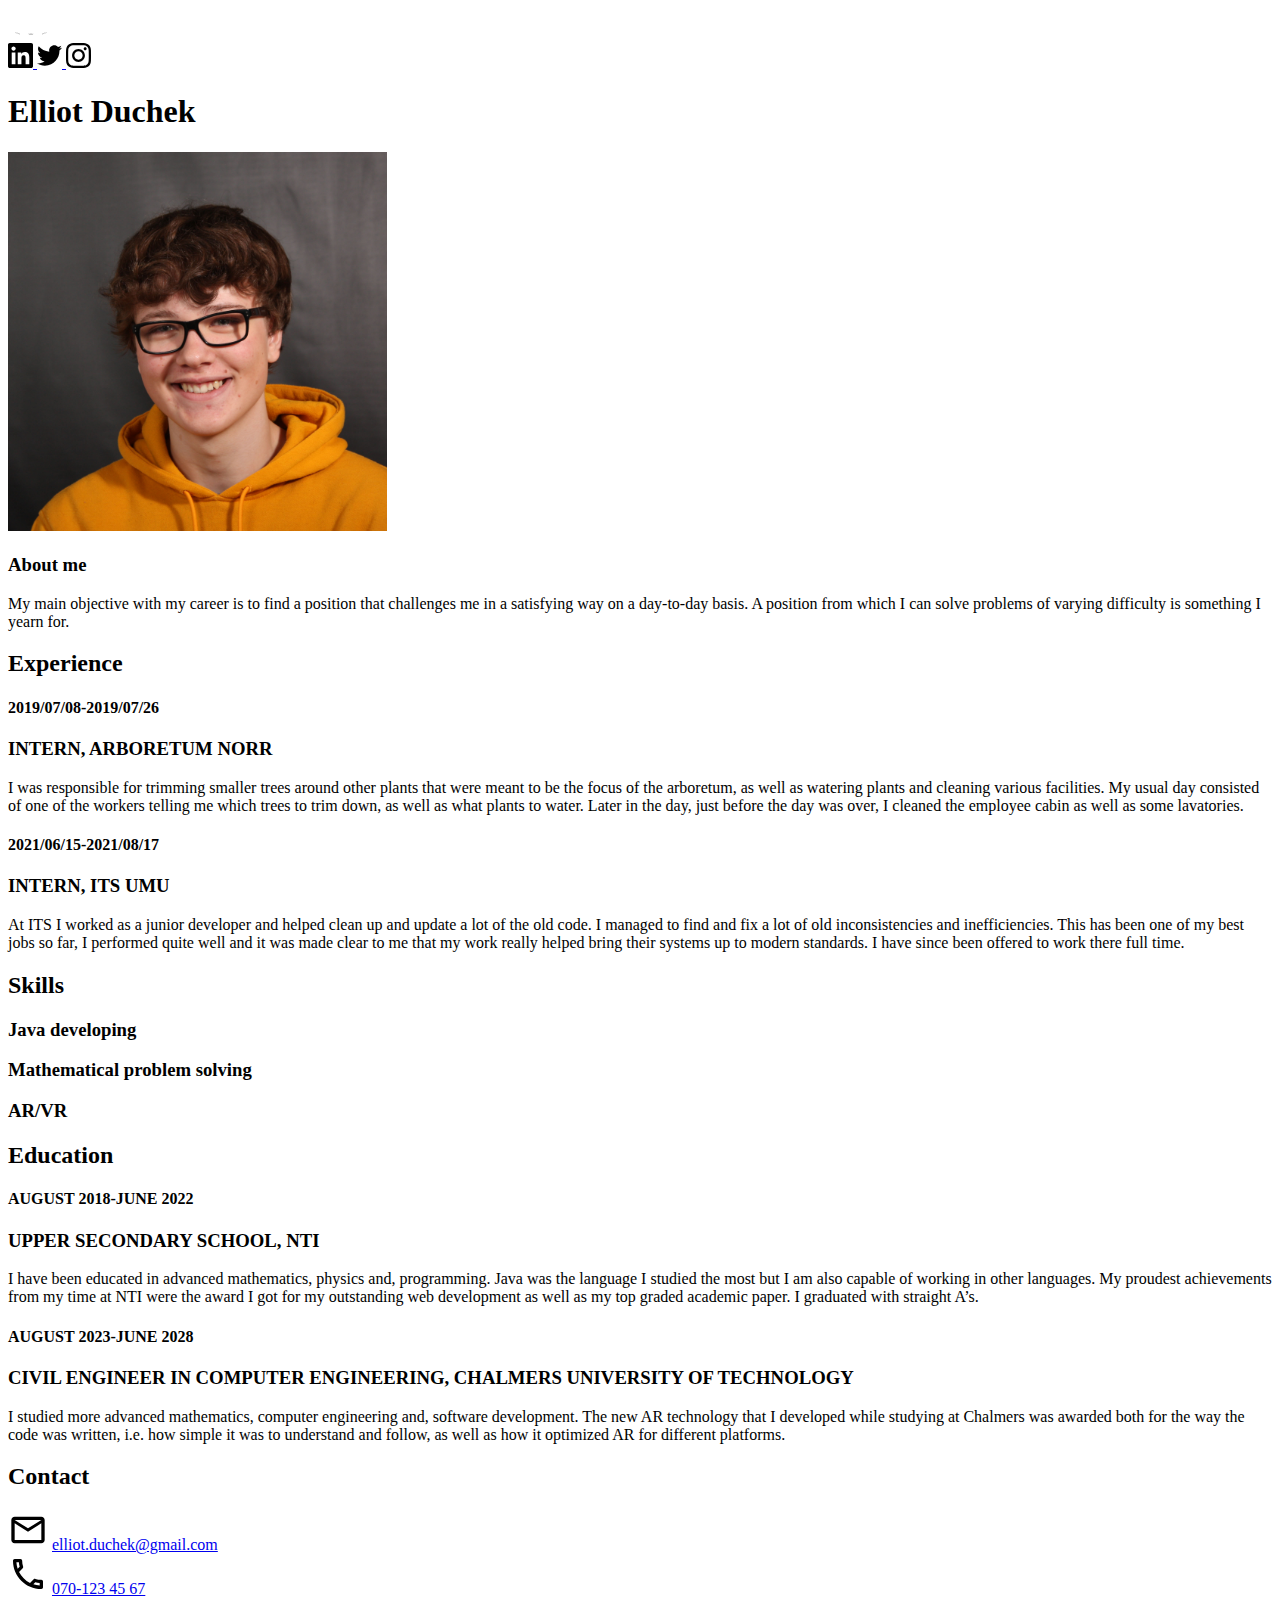
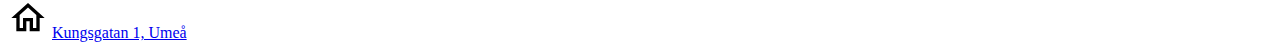
==== index.html @ 7736a4ab "move html doc to root to fix github pages img load" ====
<!DOCTYPE html>
<html lang="en">
    <head>
        <meta charset="UTF-8" />
        <meta name="viewport" content="width=device-width, initial-scale=1.0" />
        <meta http-equiv="X-UA-Compatible" content="ie=edge" />
        <link rel="stylesheet" href="css/main.css" />
        <title>Elliot Duchek</title>
        <link href="https://fonts.googleapis.com/css?family=Lato:300,400,400i,700,700i&display=swap" rel="stylesheet" />
    </head>
    <body>
        <nav class="navbar">
            <svg xmlns="http://www.w3.org/2000/svg" viewBox="0 0 562.17 164.92" height="31">
                <defs>
                    <style>
                        .cls-1,
                        .cls-4 {
                            fill: none;
                            stroke-width: 8px;
                        }
                        .cls-1,
                        .cls-3,
                        .cls-4 {
                            stroke: #fff;
                        }
                        .cls-1,
                        .cls-2,
                        .cls-3,
                        .cls-4 {
                            stroke-miterlimit: 10;
                        }
                        .cls-2 {
                            stroke: #000;
                            stroke-width: 2px;
                        }
                        .cls-3 {
                            stroke-width: 4px;
                        }
                        .cls-4 {
                            stroke-linecap: round;
                        }
                        .cls-5 {
                            fill: #fff;
                        }
                    </style>
                </defs>
                <title>Asset 4</title>
                <g id="Layer_2" data-name="Layer 2">
                    <g id="Layer_1-2" data-name="Layer 1">
                        <rect class="cls-1" x="63.19" y="127.92" width="49" height="33" rx="4.62" ry="4.62" transform="translate(175.38 288.85) rotate(-180)" />
                        <rect class="cls-1" x="132.19" y="127.92" width="49" height="33" rx="4.63" ry="4.63" />
                        <rect class="cls-2" x="112.19" y="135.92" width="20" height="4" />
                        <rect class="cls-3" x="112.19" y="135.92" width="20" height="4" />
                        <rect class="cls-3" x="180.7" y="132.48" width="25" height="4" rx="2" ry="2" transform="translate(-29.57 58.43) rotate(-15.99)" />
                        <rect class="cls-3" x="38.67" y="132.48" width="25" height="4" rx="2" ry="2" transform="translate(63.32 277.86) rotate(-164.01)" />
                        <path class="cls-4" d="M28,127.92a27.28,27.28,0,1,1,6.51-54.17" />
                        <path class="cls-4" d="M27.44,72.67A31.24,31.24,0,0,1,79,38.56" />
                        <path class="cls-4" d="M75.86,35.56a37.87,37.87,0,0,1,74.84,1.08" />
                        <path class="cls-4" d="M148.4,27.9a25.43,25.43,0,0,1,45,22.55" />
                        <path class="cls-4" d="M195.34,35.32a30.53,30.53,0,0,1,15.2,57.87" />
                        <path class="cls-4" d="M224,80.21A25,25,0,0,1,220.86,128" />
                        <path class="cls-5" d="M293.27,126.33a5,5,0,0,1-1.49-3.77V41.31a5,5,0,0,1,1.49-3.77,5.52,5.52,0,0,1,4-1.43h48.62a5.26,5.26,0,0,1,3.64,1.17,4.17,4.17,0,0,1,1.3,3.25,4.17,4.17,0,0,1-1.3,3.25A5.26,5.26,0,0,1,345.86,45H302.31V76.8h40.95A5.26,5.26,0,0,1,346.9,78a4.71,4.71,0,0,1,0,6.5,5.26,5.26,0,0,1-3.64,1.17H302.31v33.28h43.55a5.49,5.49,0,0,1,3.64,1.1,4.8,4.8,0,0,1,0,6.57,5.26,5.26,0,0,1-3.64,1.17H297.24A5.52,5.52,0,0,1,293.27,126.33Z" />
                        <path class="cls-5" d="M367.37,127a4.9,4.9,0,0,1-1.49-3.83V40.66a4.92,4.92,0,0,1,1.49-3.84,5.47,5.47,0,0,1,3.84-1.36,5.28,5.28,0,0,1,3.7,1.36,4.93,4.93,0,0,1,1.5,3.84v82.55a4.91,4.91,0,0,1-1.5,3.83,5.29,5.29,0,0,1-3.7,1.37A5.47,5.47,0,0,1,367.37,127Z" />
                        <path class="cls-5" d="M397.53,127a4.91,4.91,0,0,1-1.5-3.83V40.66a4.93,4.93,0,0,1,1.5-3.84,5.44,5.44,0,0,1,3.83-1.36,5.29,5.29,0,0,1,3.71,1.36,5,5,0,0,1,1.49,3.84v82.55a4.93,4.93,0,0,1-1.49,3.83,5.3,5.3,0,0,1-3.71,1.37A5.45,5.45,0,0,1,397.53,127Z" />
                        <path class="cls-5" d="M426.45,47.68a6.27,6.27,0,0,1-1.95-4.81,6.1,6.1,0,0,1,1.95-4.68,8,8,0,0,1,10.14,0,6.1,6.1,0,0,1,2,4.68,6.27,6.27,0,0,1-2,4.81,8,8,0,0,1-10.14,0ZM427.69,127a4.91,4.91,0,0,1-1.5-3.83V68.35a4.93,4.93,0,0,1,1.5-3.84,5.44,5.44,0,0,1,3.83-1.36,5.22,5.22,0,0,1,3.77,1.36,5,5,0,0,1,1.43,3.84v54.86a5,5,0,0,1-1.43,3.9,6.08,6.08,0,0,1-7.6-.07Z" />
                        <path class="cls-5" d="M466.82,124.64a26.85,26.85,0,0,1-10.53-11.51,38.57,38.57,0,0,1-3.71-17.35,38.64,38.64,0,0,1,3.71-17.36,26.88,26.88,0,0,1,10.53-11.5,30.43,30.43,0,0,1,15.79-4,30.79,30.79,0,0,1,15.86,4,26.73,26.73,0,0,1,10.6,11.5,38.64,38.64,0,0,1,3.7,17.36,38.57,38.57,0,0,1-3.7,17.35,26.7,26.7,0,0,1-10.6,11.51,30.79,30.79,0,0,1-15.86,4A30.43,30.43,0,0,1,466.82,124.64ZM497,113.78q5-6.16,5-18,0-11.57-5.07-17.88t-14.3-6.3q-9.23,0-14.3,6.3t-5.07,17.88q0,11.7,5,17.94T482.61,120Q492,120,497,113.78Z" />
                        <path class="cls-5" d="M562.17,124.25a3.73,3.73,0,0,1-1.62,3.31,7.63,7.63,0,0,1-4.88.85l-3.51-.26q-10.39-.78-15.34-6.24t-4.94-16.51V72.77h-8.71a5,5,0,0,1-3.44-1.11,3.7,3.7,0,0,1-1.24-2.92,4.08,4.08,0,0,1,1.24-3.12,4.8,4.8,0,0,1,3.44-1.17h8.71V49.76a5.07,5.07,0,0,1,1.43-3.84,5.43,5.43,0,0,1,3.9-1.36A5.22,5.22,0,0,1,541,45.92a5,5,0,0,1,1.43,3.84V64.45h14.43a4.64,4.64,0,0,1,3.32,1.17,4.1,4.1,0,0,1,1.23,3.12,3.73,3.73,0,0,1-1.23,2.92,4.79,4.79,0,0,1-3.32,1.11H542.41v33.15q0,7.15,2.93,10.33t8.77,3.58l3.51.26C560.66,120.35,562.17,121.74,562.17,124.25Z" />
                    </g>
                </g>
            </svg>
            <div class="socialLinks">
                <a href="https://www.linkedin.com/" target="_blank">
                    <svg role="img" viewBox="0 0 24 24" xmlns="http://www.w3.org/2000/svg" width="25">
                        <title>LinkedIn icon</title>
                        <path d="M20.447 20.452h-3.554v-5.569c0-1.328-.027-3.037-1.852-3.037-1.853 0-2.136 1.445-2.136 2.939v5.667H9.351V9h3.414v1.561h.046c.477-.9 1.637-1.85 3.37-1.85 3.601 0 4.267 2.37 4.267 5.455v6.286zM5.337 7.433c-1.144 0-2.063-.926-2.063-2.065 0-1.138.92-2.063 2.063-2.063 1.14 0 2.064.925 2.064 2.063 0 1.139-.925 2.065-2.064 2.065zm1.782 13.019H3.555V9h3.564v11.452zM22.225 0H1.771C.792 0 0 .774 0 1.729v20.542C0 23.227.792 24 1.771 24h20.451C23.2 24 24 23.227 24 22.271V1.729C24 .774 23.2 0 22.222 0h.003z" />
                    </svg>
                </a>
                <a href="https://twitter.com/" target="_blank">
                    <svg role="img" viewBox="0 0 24 24" xmlns="http://www.w3.org/2000/svg" width="25">
                        <title>Twitter icon</title>
                        <path d="M23.954 4.569c-.885.389-1.83.654-2.825.775 1.014-.611 1.794-1.574 2.163-2.723-.951.555-2.005.959-3.127 1.184-.896-.959-2.173-1.559-3.591-1.559-2.717 0-4.92 2.203-4.92 4.917 0 .39.045.765.127 1.124C7.691 8.094 4.066 6.13 1.64 3.161c-.427.722-.666 1.561-.666 2.475 0 1.71.87 3.213 2.188 4.096-.807-.026-1.566-.248-2.228-.616v.061c0 2.385 1.693 4.374 3.946 4.827-.413.111-.849.171-1.296.171-.314 0-.615-.03-.916-.086.631 1.953 2.445 3.377 4.604 3.417-1.68 1.319-3.809 2.105-6.102 2.105-.39 0-.779-.023-1.17-.067 2.189 1.394 4.768 2.209 7.557 2.209 9.054 0 13.999-7.496 13.999-13.986 0-.209 0-.42-.015-.63.961-.689 1.8-1.56 2.46-2.548l-.047-.02z" />
                    </svg>
                </a>
                <a href="https://instagram.com/" target="_blank">
                    <svg role="img" viewBox="0 0 24 24" xmlns="http://www.w3.org/2000/svg" width="25">
                        <title>Instagram icon</title>
                        <path d="M12 0C8.74 0 8.333.015 7.053.072 5.775.132 4.905.333 4.14.63c-.789.306-1.459.717-2.126 1.384S.935 3.35.63 4.14C.333 4.905.131 5.775.072 7.053.012 8.333 0 8.74 0 12s.015 3.667.072 4.947c.06 1.277.261 2.148.558 2.913.306.788.717 1.459 1.384 2.126.667.666 1.336 1.079 2.126 1.384.766.296 1.636.499 2.913.558C8.333 23.988 8.74 24 12 24s3.667-.015 4.947-.072c1.277-.06 2.148-.262 2.913-.558.788-.306 1.459-.718 2.126-1.384.666-.667 1.079-1.335 1.384-2.126.296-.765.499-1.636.558-2.913.06-1.28.072-1.687.072-4.947s-.015-3.667-.072-4.947c-.06-1.277-.262-2.149-.558-2.913-.306-.789-.718-1.459-1.384-2.126C21.319 1.347 20.651.935 19.86.63c-.765-.297-1.636-.499-2.913-.558C15.667.012 15.26 0 12 0zm0 2.16c3.203 0 3.585.016 4.85.071 1.17.055 1.805.249 2.227.415.562.217.96.477 1.382.896.419.42.679.819.896 1.381.164.422.36 1.057.413 2.227.057 1.266.07 1.646.07 4.85s-.015 3.585-.074 4.85c-.061 1.17-.256 1.805-.421 2.227-.224.562-.479.96-.899 1.382-.419.419-.824.679-1.38.896-.42.164-1.065.36-2.235.413-1.274.057-1.649.07-4.859.07-3.211 0-3.586-.015-4.859-.074-1.171-.061-1.816-.256-2.236-.421-.569-.224-.96-.479-1.379-.899-.421-.419-.69-.824-.9-1.38-.165-.42-.359-1.065-.42-2.235-.045-1.26-.061-1.649-.061-4.844 0-3.196.016-3.586.061-4.861.061-1.17.255-1.814.42-2.234.21-.57.479-.96.9-1.381.419-.419.81-.689 1.379-.898.42-.166 1.051-.361 2.221-.421 1.275-.045 1.65-.06 4.859-.06l.045.03zm0 3.678c-3.405 0-6.162 2.76-6.162 6.162 0 3.405 2.76 6.162 6.162 6.162 3.405 0 6.162-2.76 6.162-6.162 0-3.405-2.76-6.162-6.162-6.162zM12 16c-2.21 0-4-1.79-4-4s1.79-4 4-4 4 1.79 4 4-1.79 4-4 4zm7.846-10.405c0 .795-.646 1.44-1.44 1.44-.795 0-1.44-.646-1.44-1.44 0-.794.646-1.439 1.44-1.439.793-.001 1.44.645 1.44 1.439z" />
                    </svg>
                </a>
            </div>
        </nav>
        <main>
            <section class="pageHeading">
                <h1>Elliot Duchek</h1>
                <div class="pageHeadingPortrait">
                    <img src="img/TE18ElliotDuchekPorträttCVCROP.jpg" alt="portrait" width="30%" />
                </div>
            </section>
            <section class="aboutMe">
                <h3>About me</h3>
                <p>
                    My main objective with my career is to find a position that challenges me in a satisfying way on a day-to-day basis. A position from which I can solve problems of varying difficulty is something I yearn for.
                </p>
            </section>
            <section class="experience">
                <div class="sectionWrapper">
                    <h2>Experience</h2>
                    <div>
                        <h4 class="locationDate">2019/07/08-2019/07/26</h4>
                        <h3 class="locationHeading">INTERN, <span>ARBORETUM NORR</span></h3>
                        <p class="locationDetails">I was responsible for trimming smaller trees around other plants that were meant to be the focus of the arboretum, as well as watering plants and cleaning various facilities. My usual day consisted of one of the workers telling me which trees to trim down, as well as what plants to water. Later in the day, just before the day was over, I cleaned the employee cabin as well as some lavatories.</p>
                    </div>
                    <div>
                        <h4 class="locationDate">2021/06/15-2021/08/17</h4>
                        <h3 class="locationHeading">INTERN, <span>ITS UMU</span></h3>
                        <p class="locationDetails">At ITS I worked as a junior developer and helped clean up and update a lot of the old code. I managed to find and fix a lot of old inconsistencies and inefficiencies. This has been one of my best jobs so far, I performed quite well and it was made clear to me that my work really helped bring their systems up to modern standards. I have since been offered to work there full time.</p>
                    </div>
                </div>
            </section>
            <section class="skills">
                <div class="sectionWrapper">
                    <h2>Skills</h2>
                    <div class="skillbarWrapper">
                        <h3 class="skillbarHeading">Java developing</h3>
                        <div class="skillbar">
                            <div class="skillbarStroke skillbarJava"></div>
                        </div>
                        <h3 class="skillbarHeading">Mathematical problem solving</h3>
                        <div class="skillbar">
                            <div class="skillbarStroke skillbarMath"></div>
                        </div>
                        <h3 class="skillbarHeading">AR/VR</h3>
                        <div class="skillbar">
                            <div class="skillbarStroke skillbarAR"></div>
                        </div>
                    </div>
                </div>
            </section>
            <section class="education">
                <div class="sectionWrapper">
                    <h2>Education</h2>
                    <div>
                        <h4 class="locationDate">AUGUST 2018-JUNE 2022</h4>
                        <h3 class="locationHeading">UPPER SECONDARY SCHOOL, <span>NTI</span></h3>
                        <p class="locationDetails">I have been educated in advanced mathematics, physics and, programming. Java was the language I studied the most but I am also capable of working in other languages. My proudest achievements from my time at NTI were the award I got for my outstanding web development as well as my top graded academic paper. I graduated with straight A’s.</p>
                    </div>
                    <div>
                        <h4 class="locationDate">AUGUST 2023-JUNE 2028</h4>
                        <h3 class="locationHeading">CIVIL ENGINEER IN COMPUTER ENGINEERING, <span>CHALMERS UNIVERSITY OF TECHNOLOGY</span></h3>
                        <p class="locationDetails">I studied more advanced mathematics, computer engineering and, software development. The new AR technology that I developed while studying at Chalmers was awarded both for the way the code was written, i.e. how simple it was to understand and follow, as well as how it optimized AR for different platforms.</p>
                    </div>
                </div>
            </section>
            <section class="contact">
                <div class="contactWrapper">
                    <h2>Contact</h2>
                    <div class="contactItem">
                        <svg xmlns="http://www.w3.org/2000/svg" width="40" height="40" viewBox="0 0 24 24" class="contactIcon">
                            <path fill="none" d="M0 0h24v24H0V0z" />
                            <path d="M22 6c0-1.1-.9-2-2-2H4c-1.1 0-2 .9-2 2v12c0 1.1.9 2 2 2h16c1.1 0 2-.9 2-2V6zm-2 0l-8 5-8-5h16zm0 12H4V8l8 5 8-5v10z" />
                        </svg>
                        <a href="mailto:elliot.duchek@gmail.com">elliot.duchek@gmail.com</a>
                    </div>
                    <div class="contactItem">
                        <svg xmlns="http://www.w3.org/2000/svg" width="40" height="40" viewBox="0 0 24 24" class="contactIcon">
                            <path fill="none" d="M0 0h24v24H0V0z" />
                            <path d="M6.54 5c.06.89.21 1.76.45 2.59l-1.2 1.2c-.41-1.2-.67-2.47-.76-3.79h1.51m9.86 12.02c.85.24 1.72.39 2.6.45v1.49c-1.32-.09-2.59-.35-3.8-.75l1.2-1.19M7.5 3H4c-.55 0-1 .45-1 1 0 9.39 7.61 17 17 17 .55 0 1-.45 1-1v-3.49c0-.55-.45-1-1-1-1.24 0-2.45-.2-3.57-.57-.1-.04-.21-.05-.31-.05-.26 0-.51.1-.71.29l-2.2 2.2c-2.83-1.45-5.15-3.76-6.59-6.59l2.2-2.2c.28-.28.36-.67.25-1.02C8.7 6.45 8.5 5.25 8.5 4c0-.55-.45-1-1-1z" />
                        </svg>
                        <a href="tel:070-123 45 67">070-123 45 67</a>
                    </div>
                    <div class="contactItem">
                        <svg xmlns="http://www.w3.org/2000/svg" width="40" height="40" viewBox="0 0 24 24" class="contactIcon">
                            <path fill="none" d="M0 0h24v24H0V0z" />
                            <path d="M12 5.69l5 4.5V18h-2v-6H9v6H7v-7.81l5-4.5M12 3L2 12h3v8h6v-6h2v6h6v-8h3L12 3z" />
                        </svg>
                        <a href="https://goo.gl/maps/K72LAFHeSrDiKoSN9" target="_blank">Kungsgatan 1, Umeå</a>
                    </div>
                </div>
            </section>
        </main>
    </body>
</html>
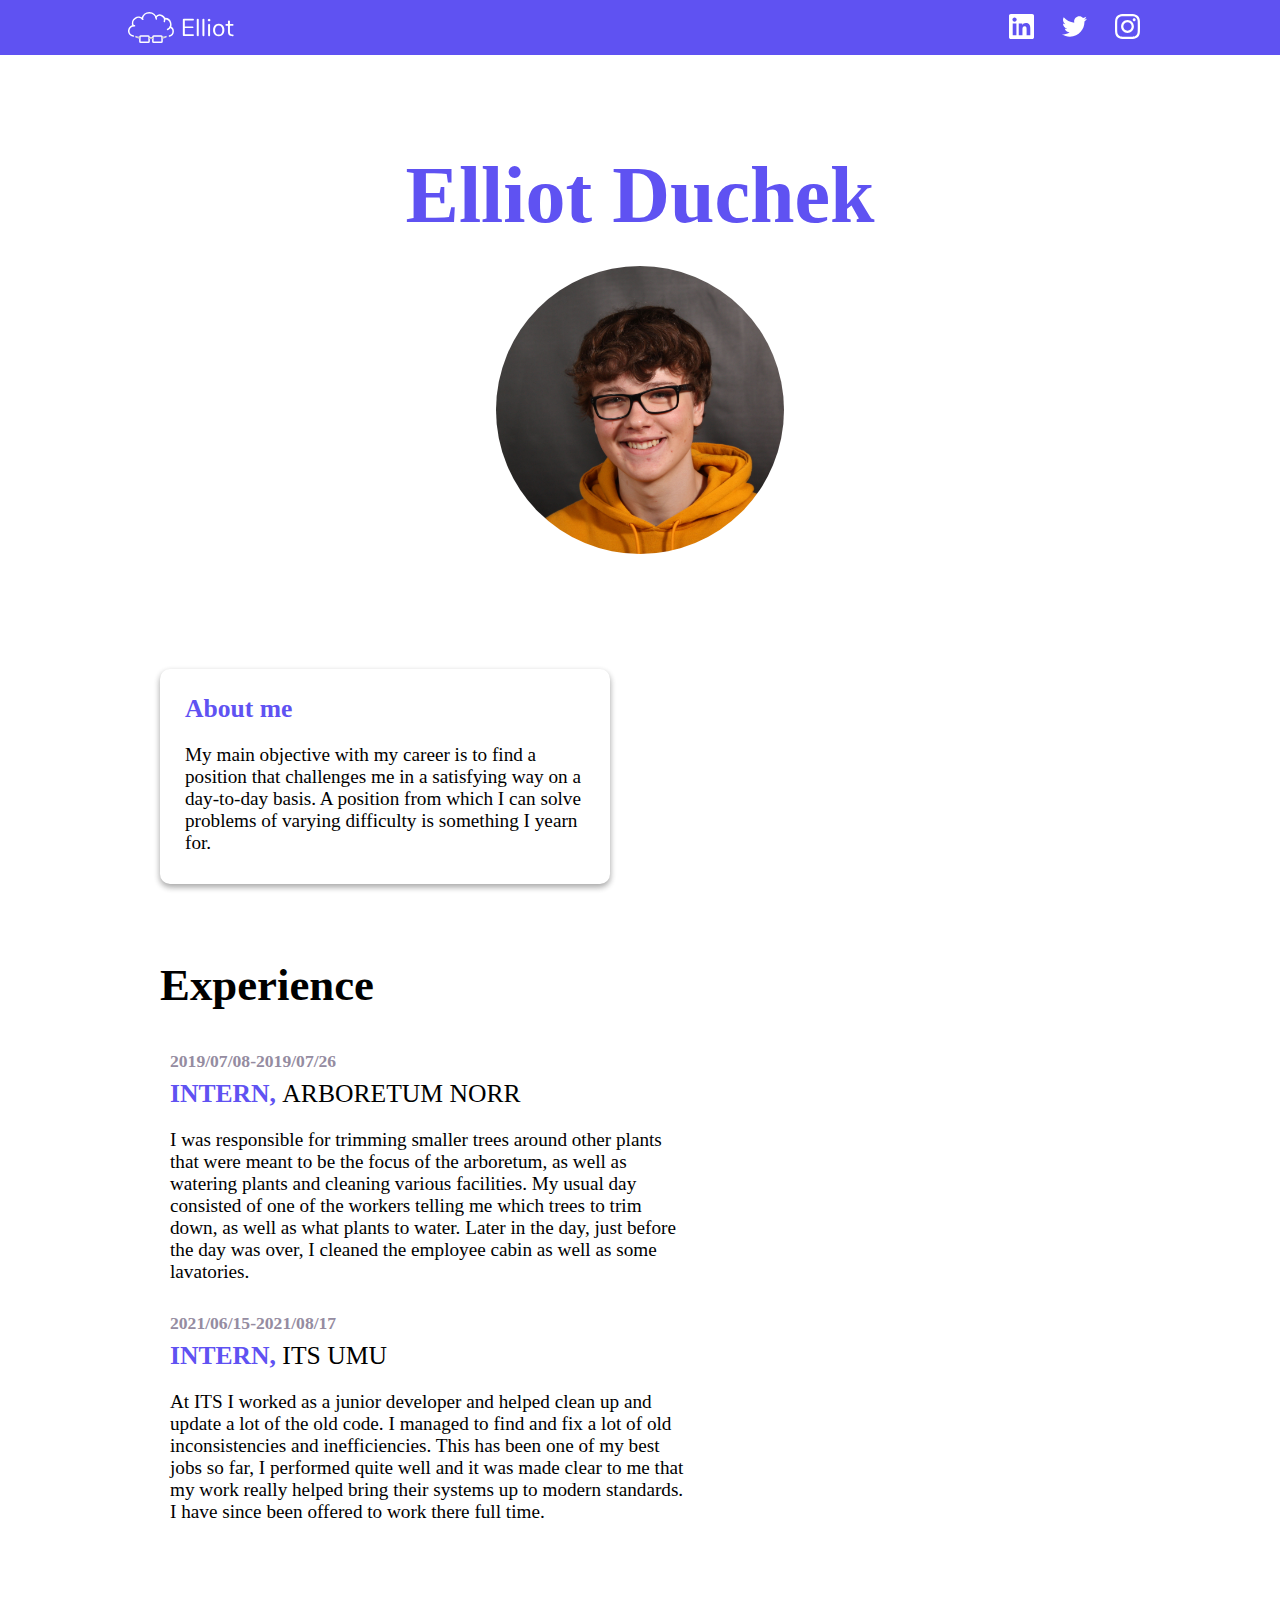
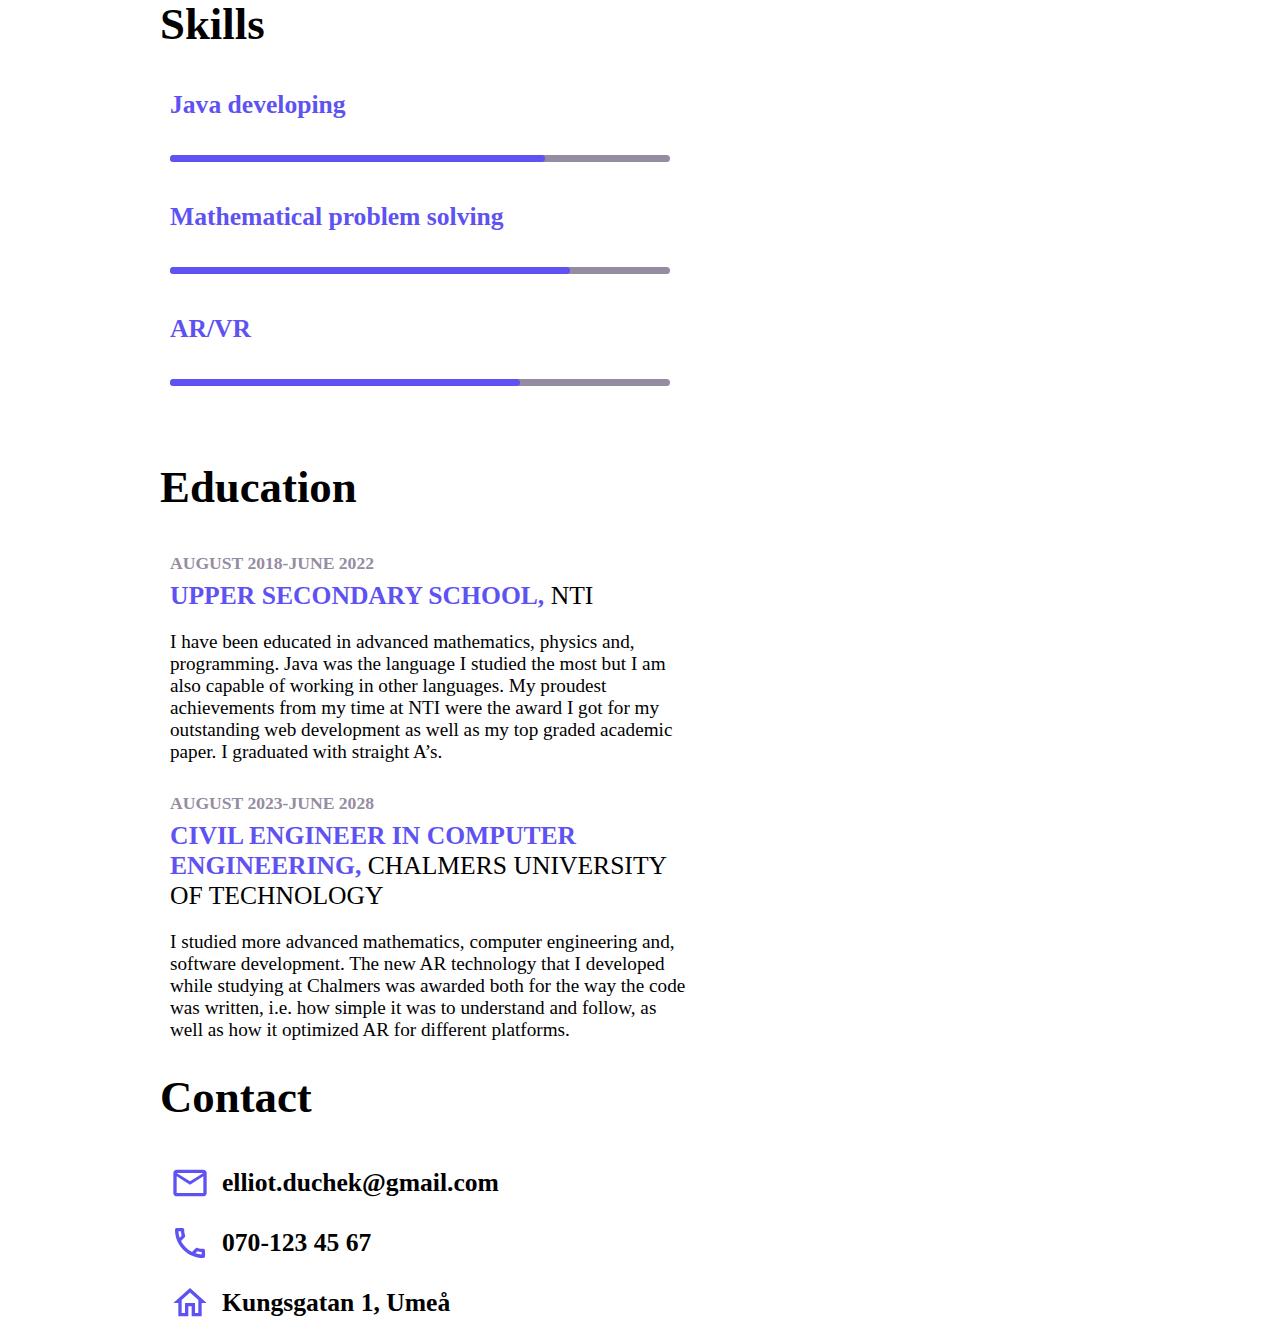
==== commit a74dd60c: "change url for css doc" ====
--- a/index.html
+++ b/index.html
@@ -4,7 +4,7 @@
         <meta charset="UTF-8" />
         <meta name="viewport" content="width=device-width, initial-scale=1.0" />
         <meta http-equiv="X-UA-Compatible" content="ie=edge" />
-        <link rel="stylesheet" href="css/main.css" />
+        <link rel="stylesheet" href="docs/css/main.css" />
         <title>Elliot Duchek</title>
         <link href="https://fonts.googleapis.com/css?family=Lato:300,400,400i,700,700i&display=swap" rel="stylesheet" />
     </head>
--- a/docs/css/main.css
+++ b/docs/css/main.css
@@ -0,0 +1,174 @@
+html {
+    --colorLightGray: rgb(149, 140, 161);
+    --colorPurple: rgb(95, 82, 242);
+}
+
+* {
+    padding: 0;
+    margin: 0;
+    box-sizing: border-box;
+}
+
+main {
+    width: 75%;
+    margin: 0 auto;
+    font-family: "Nunito";
+}
+
+.navbar {
+    font-family: Lato;
+    height: 55px;
+    display: flex;
+    align-items: center;
+    background-color: var(--colorPurple);
+    justify-content: space-between;
+    padding: 0 10%;
+    top: 0;
+    position: fixed;
+    width: 100%;
+}
+
+.socialLinks a {
+    margin: 12px;
+    display: inline-block;
+}
+
+.socialLinks svg {
+    fill: white;
+}
+
+.pageHeading {
+    align-items: center;
+    margin: 150px auto 115px auto;
+}
+
+.pageHeading h1 {
+    font-size: 5em;
+    width: 80%;
+    margin: 10px auto;
+    text-align: center;
+    margin: 0px auto 25px auto;
+    color: var(--colorPurple);
+}
+
+.pageHeadingPortrait {
+    display: flex;
+    align-items: center;
+    justify-content: space-evenly;
+}
+
+.pageHeadingPortrait img {
+    border-radius: 360px;
+}
+
+.aboutMe {
+    width: 450px;
+    padding: 25px 25px;
+    display: flex;
+    display: inline-block;
+    /*margin: 105px 0 0 0;*/
+    box-shadow: 0 3px 6px rgba(0, 0, 0, 0.16), 0 3px 6px rgba(0, 0, 0, 0.23);
+    border-radius: 10px;
+}
+
+h3 {
+    font-size: 1.6em;
+    color: var(--colorPurple);
+    margin-bottom: 20px;
+}
+
+.aboutMe p {
+    margin: 5px 0;
+    font-size: 1.2em;
+}
+
+h2 {
+    font-size: 2.8em;
+    margin-bottom: 40px;
+}
+
+.sectionWrapper {
+    margin-top: 75px;
+    width: 55%;
+}
+
+.sectionWrapper > div {
+    margin-top: 20px;
+    margin-left: 10px;
+}
+
+.locationDate {
+    font-size: 1.1em;
+    color: var(--colorLightGray);
+}
+
+.locationHeading {
+    margin-bottom: 20px;
+    margin-top: 7px;
+}
+
+.locationHeading span {
+    color: black;
+    font-weight: 500;
+}
+
+.locationDetails {
+    font-size: 1.2em;
+    margin-bottom: 30px;
+}
+
+.skillbar {
+    height: 7px;
+    width: 500px;
+    background-color: var(--colorLightGray);
+    border-radius: 50px;
+    margin-top: 35px;
+}
+
+.skillbarStroke {
+    height: 100%;
+    background-color: var(--colorPurple);
+    border-radius: 50px;
+}
+
+.skillbarJava {
+    width: 75%;
+}
+
+.skillbarMath {
+    width: 80%;
+}
+
+.skillbarAR {
+    width: 70%;
+}
+
+.skillbarHeading {
+    margin-top: 40px;
+}
+
+.contactItem {
+    margin-left: 10px;
+    display: flex;
+    align-items: center;
+    margin-bottom: 20px;
+}
+
+.contactItem a {
+    font-size: 1.6rem;
+    font-weight: bold;
+    color: black;
+    margin-bottom: 0;
+    text-decoration: none;
+    transition: all 0.3s ease 0s;
+}
+
+.contactItem a:hover {
+    color: var(--colorPurple);
+    text-decoration: underline var(--colorPurple);
+}
+
+.contactIcon {
+    fill: var(--colorPurple);
+    margin-right: 12px;
+}
